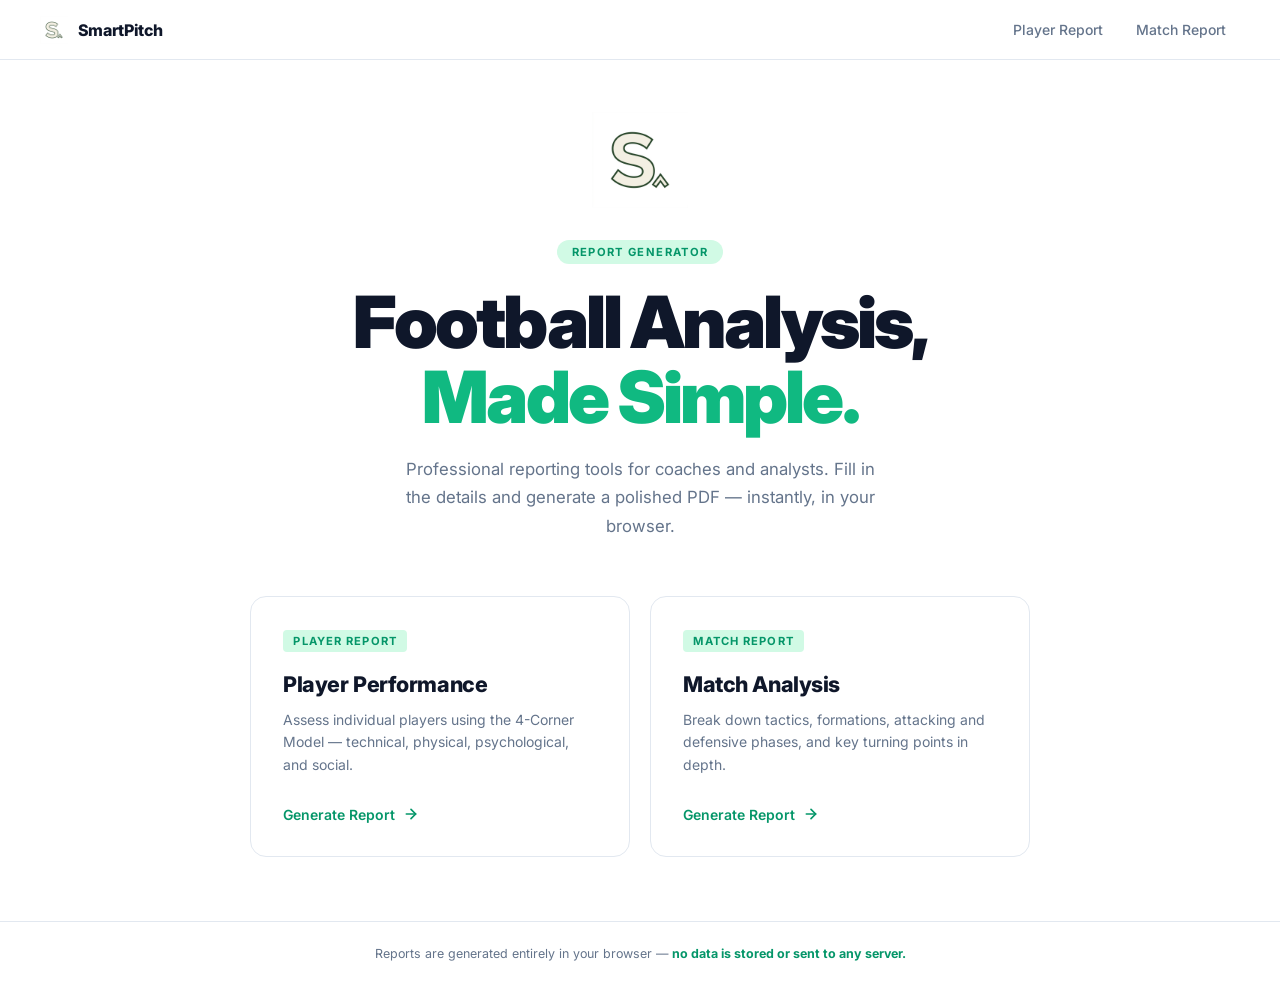
==== index.html @ 9d766a11 "Launch: SmartPitch static report generator — no backend, Vercel-ready" ====
<!DOCTYPE html>
<html lang="en">
<head>
    <meta charset="UTF-8">
    <meta name="viewport" content="width=device-width, initial-scale=1.0">
    <title>SmartPitch — Report Generator</title>
    <meta name="description" content="Professional football analysis tools for coaches and analysts. Generate player performance and match analysis PDF reports instantly.">
    <link rel="preconnect" href="https://fonts.googleapis.com">
    <link rel="preconnect" href="https://fonts.gstatic.com" crossorigin>
    <link href="https://fonts.googleapis.com/css2?family=Inter:wght@300;400;500;600;700;800;900&display=swap" rel="stylesheet">
    <style>
        *, *::before, *::after { box-sizing: border-box; margin: 0; padding: 0; }

        :root {
            --green: #10B981;
            --green-dark: #059669;
            --green-deeper: #064E3B;
            --green-light: #D1FAE5;
            --slate-900: #0F172A;
            --slate-700: #334155;
            --slate-500: #64748B;
            --slate-200: #E2E8F0;
            --slate-50: #F8FAFC;
            --white: #FFFFFF;
        }

        body {
            font-family: 'Inter', sans-serif;
            background-color: var(--white);
            color: var(--slate-900);
            min-height: 100vh;
            display: flex;
            flex-direction: column;
        }

        /* ── NAV ── */
        nav {
            position: fixed;
            top: 0; left: 0; right: 0;
            z-index: 100;
            display: flex;
            justify-content: space-between;
            align-items: center;
            padding: 0 2.5rem;
            height: 60px;
            background: rgba(255,255,255,0.9);
            backdrop-filter: blur(12px);
            border-bottom: 1px solid var(--slate-200);
        }

        .nav-brand {
            display: flex;
            align-items: center;
            gap: 0.6rem;
            text-decoration: none;
        }

        .nav-brand img {
            width: 28px;
            height: 28px;
            object-fit: contain;
        }

        .nav-brand span {
            font-weight: 800;
            font-size: 1rem;
            color: var(--slate-900);
            letter-spacing: -0.02em;
        }

        .nav-links {
            display: flex;
            gap: 0.25rem;
        }

        .nav-links a {
            color: var(--slate-500);
            text-decoration: none;
            font-size: 0.875rem;
            font-weight: 500;
            padding: 0.4rem 0.9rem;
            border-radius: 6px;
            transition: all 0.15s;
        }

        .nav-links a:hover {
            background: var(--green-light);
            color: var(--green-deeper);
        }

        /* ── HERO ── */
        .hero {
            flex: 1;
            display: flex;
            flex-direction: column;
            align-items: center;
            justify-content: center;
            padding: 7rem 1.5rem 4rem;
            text-align: center;
        }

        .hero-logo {
            width: 96px;
            height: 96px;
            object-fit: contain;
            margin-bottom: 2rem;
        }

        .hero-label {
            display: inline-block;
            font-size: 0.7rem;
            font-weight: 700;
            letter-spacing: 0.12em;
            text-transform: uppercase;
            color: var(--green-dark);
            background: var(--green-light);
            padding: 0.3rem 0.9rem;
            border-radius: 999px;
            margin-bottom: 1.25rem;
        }

        .hero-title {
            font-size: clamp(2.75rem, 6vw, 4.5rem);
            font-weight: 900;
            letter-spacing: -0.04em;
            line-height: 1.05;
            color: var(--slate-900);
            margin-bottom: 1.25rem;
        }

        .hero-title span {
            color: var(--green);
        }

        .hero-sub {
            font-size: 1.05rem;
            color: var(--slate-500);
            max-width: 480px;
            line-height: 1.7;
            margin-bottom: 3.5rem;
        }

        /* ── CARDS ── */
        .cards {
            display: grid;
            grid-template-columns: 1fr 1fr;
            gap: 1.25rem;
            width: 100%;
            max-width: 780px;
        }

        .card {
            position: relative;
            display: block;
            text-decoration: none;
            border-radius: 16px;
            overflow: hidden;
            border: 1px solid var(--slate-200);
            background: var(--white);
            transition: transform 0.2s ease, box-shadow 0.2s ease, border-color 0.2s ease;
            text-align: left;
            padding: 2rem;
        }

        .card:hover {
            transform: translateY(-4px);
            box-shadow: 0 20px 40px -12px rgba(16, 185, 129, 0.18);
            border-color: var(--green);
        }

        .card-tag {
            font-size: 0.7rem;
            font-weight: 700;
            letter-spacing: 0.1em;
            text-transform: uppercase;
            color: var(--green-dark);
            background: var(--green-light);
            display: inline-block;
            padding: 0.25rem 0.65rem;
            border-radius: 4px;
            margin-bottom: 1.25rem;
        }

        .card-title {
            font-size: 1.35rem;
            font-weight: 800;
            color: var(--slate-900);
            letter-spacing: -0.02em;
            margin-bottom: 0.65rem;
            line-height: 1.2;
        }

        .card-desc {
            font-size: 0.875rem;
            color: var(--slate-500);
            line-height: 1.6;
            margin-bottom: 1.75rem;
        }

        .card-action {
            display: inline-flex;
            align-items: center;
            gap: 0.5rem;
            font-size: 0.875rem;
            font-weight: 600;
            color: var(--green-dark);
            transition: gap 0.15s;
        }

        .card:hover .card-action {
            gap: 0.75rem;
        }

        .card-action svg {
            width: 16px;
            height: 16px;
            stroke: currentColor;
            fill: none;
            stroke-width: 2.5;
            stroke-linecap: round;
            stroke-linejoin: round;
            transition: transform 0.2s;
        }

        .card:hover .card-action svg {
            transform: translateX(3px);
        }

        /* Accent bar at bottom of card */
        .card::after {
            content: '';
            position: absolute;
            bottom: 0; left: 0; right: 0;
            height: 3px;
            background: linear-gradient(90deg, var(--green), var(--green-dark));
            transform: scaleX(0);
            transform-origin: left;
            transition: transform 0.25s ease;
        }

        .card:hover::after {
            transform: scaleX(1);
        }

        /* ── FOOTER ── */
        .footer {
            padding: 1.5rem;
            text-align: center;
            font-size: 0.78rem;
            color: var(--slate-500);
            border-top: 1px solid var(--slate-200);
        }

        .footer strong {
            color: var(--green-dark);
        }

        @media (max-width: 600px) {
            .cards { grid-template-columns: 1fr; }
            nav { padding: 0 1.25rem; }
            .hero { padding: 6rem 1.25rem 3rem; }
        }
    </style>
</head>
<body>

    <nav>
        <a href="index.html" class="nav-brand">
            <img src="smartpitch-logo.jpg" alt="SmartPitch">
            <span>SmartPitch</span>
        </a>
        <div class="nav-links">
            <a href="player-report.html">Player Report</a>
            <a href="match-report.html">Match Report</a>
        </div>
    </nav>

    <main class="hero">

        <img src="smartpitch-logo.jpg" alt="SmartPitch Logo" class="hero-logo">

        <span class="hero-label">Report Generator</span>

        <h1 class="hero-title">
            Football Analysis,<br>
            <span>Made Simple.</span>
        </h1>

        <p class="hero-sub">
            Professional reporting tools for coaches and analysts. Fill in the details and generate a polished PDF — instantly, in your browser.
        </p>

        <div class="cards">

            <a href="player-report.html" class="card" id="player-card">
                <div class="card-tag">Player Report</div>
                <h2 class="card-title">Player Performance</h2>
                <p class="card-desc">Assess individual players using the 4-Corner Model — technical, physical, psychological, and social.</p>
                <div class="card-action">
                    Generate Report
                    <svg viewBox="0 0 24 24"><line x1="5" y1="12" x2="19" y2="12"/><polyline points="12 5 19 12 12 19"/></svg>
                </div>
            </a>

            <a href="match-report.html" class="card" id="match-card">
                <div class="card-tag">Match Report</div>
                <h2 class="card-title">Match Analysis</h2>
                <p class="card-desc">Break down tactics, formations, attacking and defensive phases, and key turning points in depth.</p>
                <div class="card-action">
                    Generate Report
                    <svg viewBox="0 0 24 24"><line x1="5" y1="12" x2="19" y2="12"/><polyline points="12 5 19 12 12 19"/></svg>
                </div>
            </a>

        </div>

    </main>

    <footer class="footer">
        Reports are generated entirely in your browser &mdash; <strong>no data is stored or sent to any server.</strong>
    </footer>

</body>
</html>
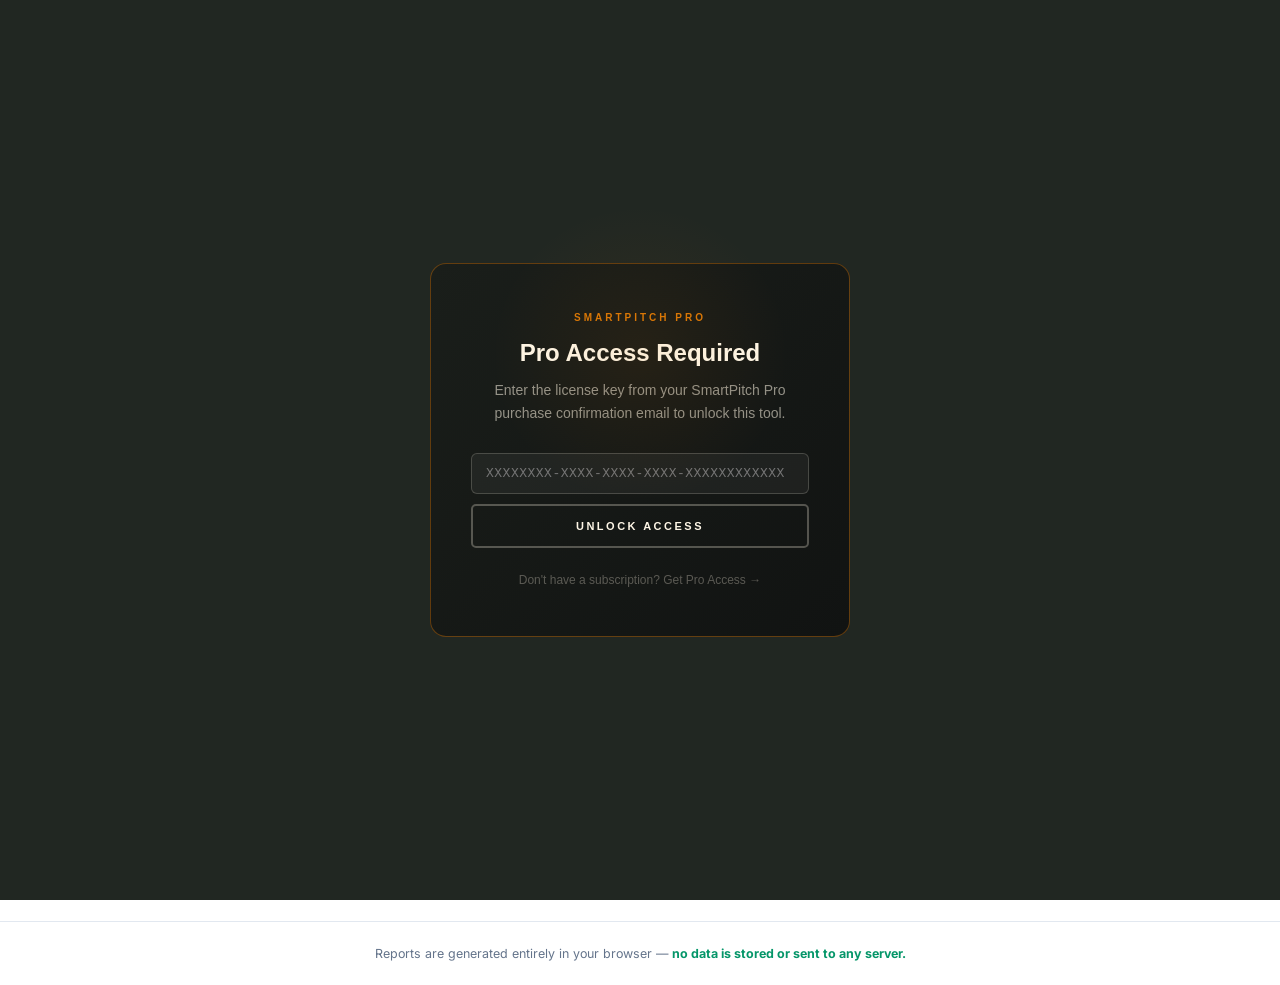
==== commit e2788a4d: "Add SmartPitch Pro license gate (Lemon Squeezy)" ====
--- a/index.html
+++ b/index.html
@@ -263,6 +263,9 @@
     </style>
 </head>
 <body>
+    <!-- SmartPitch Pro License Gate — must be first script in body -->
+    <script src="license-gate.js"></script>
+
 
     <nav>
         <a href="index.html" class="nav-brand">
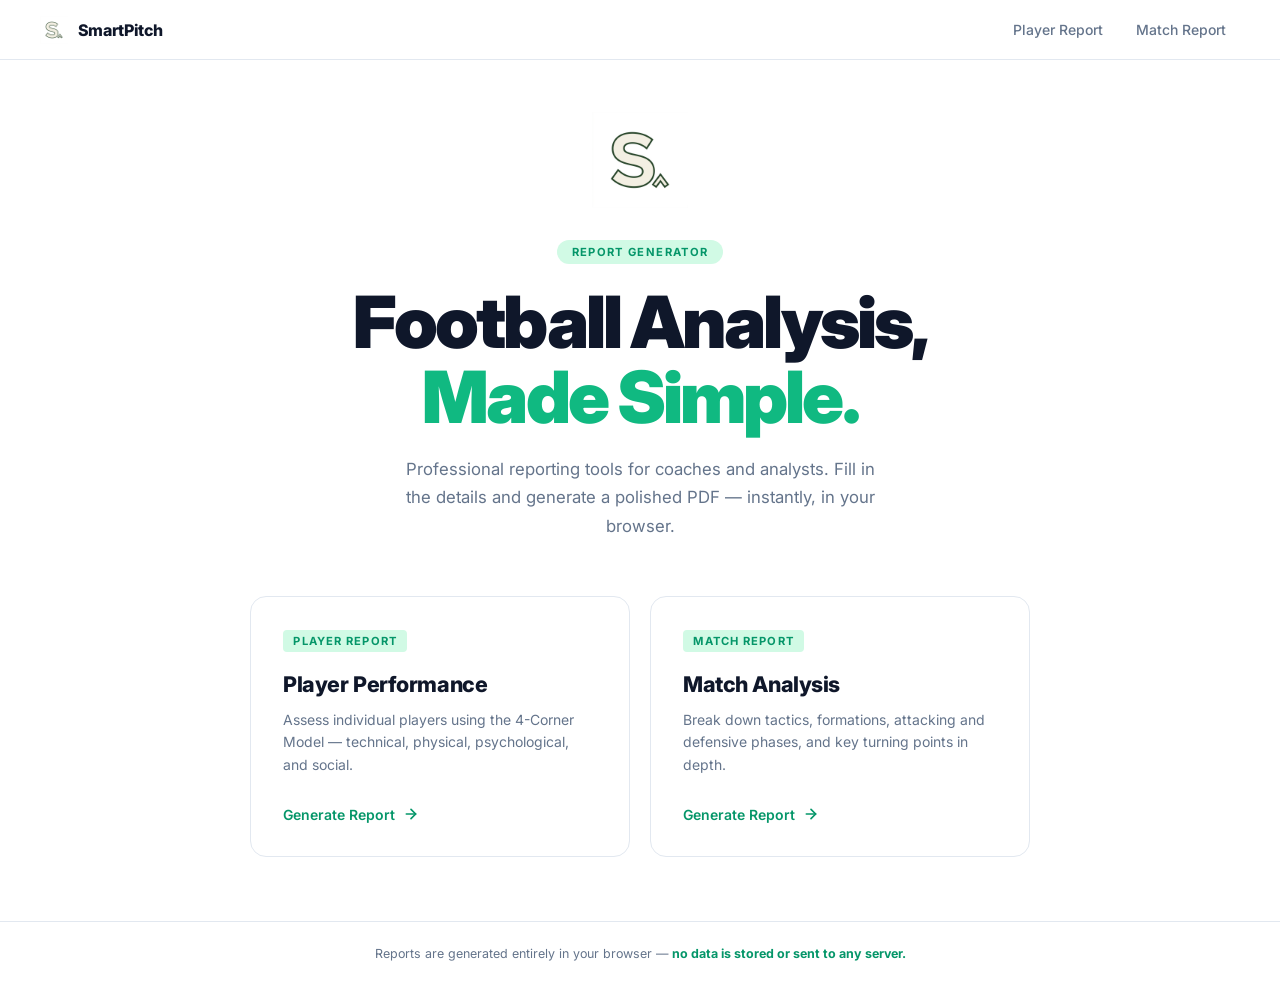
==== commit 28a55461: "Remove license key gate to make app freely accessible" ====
--- a/index.html
+++ b/index.html
@@ -263,9 +263,6 @@
     </style>
 </head>
 <body>
-    <!-- SmartPitch Pro License Gate — must be first script in body -->
-    <script src="license-gate.js"></script>
-
 
     <nav>
         <a href="index.html" class="nav-brand">
